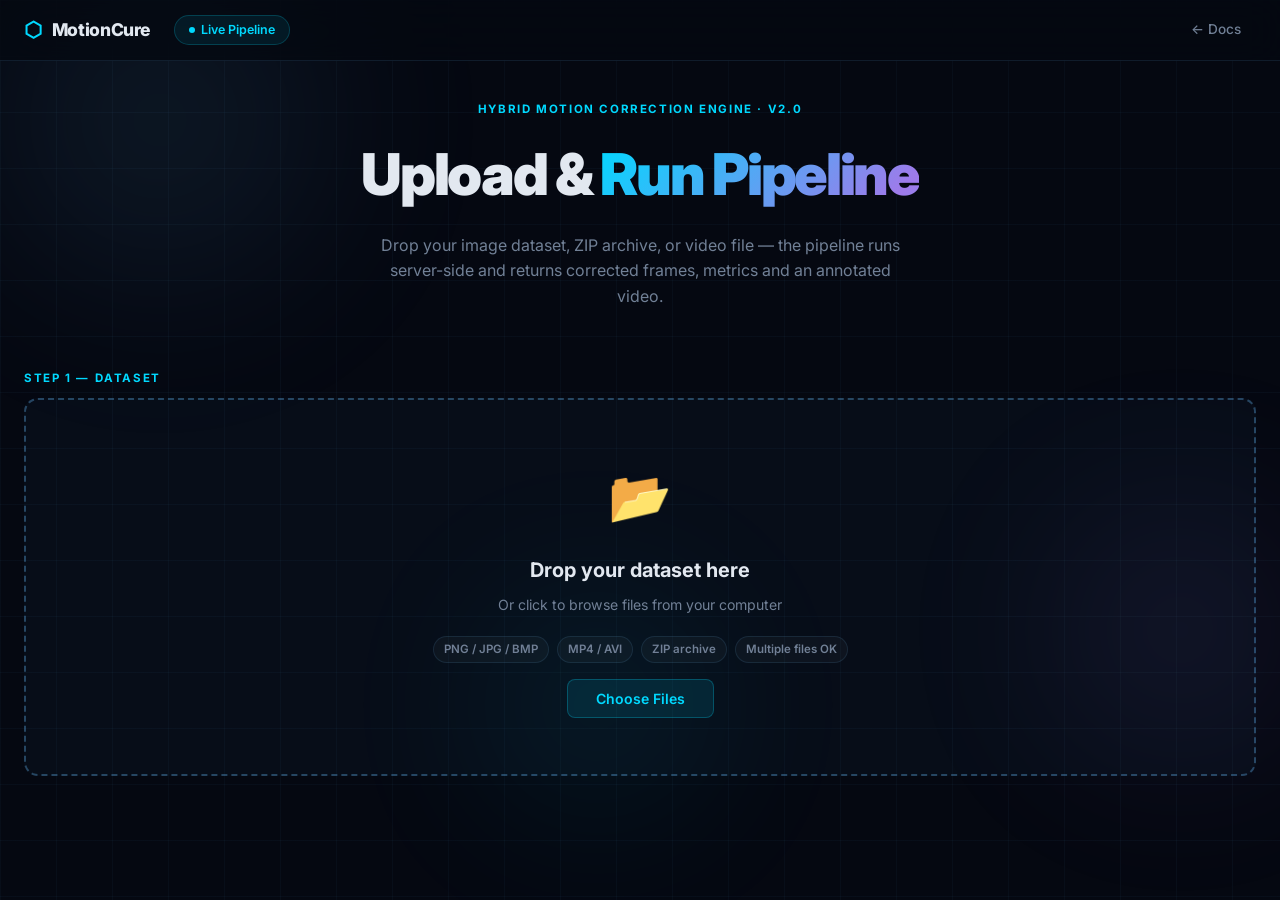
==== app.html @ 40b6603a "feat: add polished micro-animations to UI" ====
<!DOCTYPE html>
<html lang="en">
<head>
  <meta charset="UTF-8" />
  <meta name="viewport" content="width=device-width, initial-scale=1.0" />
  <title>MotionCure — Run Pipeline</title>
  <meta name="description" content="Upload your dataset and run the hybrid motion correction pipeline in your browser." />
  <link rel="preconnect" href="https://fonts.googleapis.com" />
  <link rel="preconnect" href="https://fonts.gstatic.com" crossorigin />
  <link href="https://fonts.googleapis.com/css2?family=Inter:wght@300;400;500;600;700;800;900&family=JetBrains+Mono:wght@400;500;600&display=swap" rel="stylesheet" />
  <style>
/* ─────────────────────────────────────────────────────────────────────────── */
/* BASE                                                                        */
/* ─────────────────────────────────────────────────────────────────────────── */
*,*::before,*::after{box-sizing:border-box;margin:0;padding:0}
:root{
  --bg:#050811;--bg2:#0c1120;--bg3:#0f1628;
  --border:rgba(99,179,237,0.12);--border-hi:rgba(99,179,237,0.35);
  --cyan:#00d9ff;--blue:#63b3ed;--purple:#9f7aea;
  --green:#48bb78;--red:#fc8181;--orange:#ed8936;--yellow:#fbd38d;
  --text:#e2e8f0;--muted:#718096;--dim:#4a5568;
  --font:'Inter',sans-serif;--mono:'JetBrains Mono',monospace;
  --r:14px;--r-sm:8px;
}
html{scroll-behavior:smooth}
body{
  font-family:var(--font);background:var(--bg);color:var(--text);
  line-height:1.6;overflow-x:hidden;min-height:100vh;
}

/* ─── GRID BG ─── */
.bg-grid{
  position:fixed;inset:0;z-index:0;pointer-events:none;
  background-image:
    linear-gradient(rgba(99,179,237,.04)1px,transparent 1px),
    linear-gradient(90deg,rgba(99,179,237,.04)1px,transparent 1px);
  background-size:56px 56px;
}
.orb{position:fixed;pointer-events:none;z-index:0;border-radius:50%;filter:blur(90px);opacity:.14;animation:drift 14s ease-in-out infinite alternate}
.o1{width:480px;height:480px;top:-120px;left:-80px;background:radial-gradient(circle,#63b3ed,transparent 70%)}
.o2{width:360px;height:360px;top:50%;right:-80px;background:radial-gradient(circle,#9f7aea,transparent 70%);animation-delay:-5s}
.o3{width:300px;height:300px;bottom:5%;left:35%;background:radial-gradient(circle,#00d9ff,transparent 70%);animation-delay:-9s}
@keyframes drift{from{transform:translate(0,0) scale(1)}to{transform:translate(28px,-36px) scale(1.07)}}

/* ─── ANIMATIONS ─── */
@keyframes fadeInUp{from{opacity:0;transform:translateY(24px)}to{opacity:1;transform:translateY(0)}}
@keyframes fadeInScale{from{opacity:0;transform:scale(.92)}to{opacity:1;transform:scale(1)}}
@keyframes shimmer{0%{background-position:-200% center}100%{background-position:200% center}}
@keyframes pulseGlow{0%,100%{box-shadow:0 0 12px rgba(0,217,255,.4)}50%{box-shadow:0 0 28px rgba(0,217,255,.7),0 0 60px rgba(0,217,255,.2)}}
@keyframes slideInLeft{from{opacity:0;transform:translateX(-20px)}to{opacity:1;transform:translateX(0)}}
@keyframes spinOnce{from{transform:rotate(0deg)}to{transform:rotate(360deg)}}
@keyframes countPop{0%{transform:scale(1)}50%{transform:scale(1.15)}100%{transform:scale(1)}}
@keyframes borderTrace{
  0%{border-color:rgba(0,217,255,.15)}
  50%{border-color:rgba(0,217,255,.5)}
  100%{border-color:rgba(0,217,255,.15)}
}

/* ─── NAV ─── */
nav{
  position:fixed;top:0;left:0;right:0;z-index:1000;
  background:rgba(5,8,17,.75);backdrop-filter:blur(20px);
  border-bottom:1px solid var(--border);
}
.nav-inner{
  max-width:1280px;margin:0 auto;padding:0 24px;
  display:flex;align-items:center;height:60px;gap:16px;
}
.logo{display:flex;align-items:center;gap:10px;font-weight:800;font-size:1.1rem;letter-spacing:-.02em;text-decoration:none;color:var(--text)}
.logo-hex{font-size:1.3rem;color:var(--cyan)}
.nav-pill{
  display:inline-flex;align-items:center;gap:6px;
  background:rgba(0,217,255,.08);border:1px solid rgba(0,217,255,.2);
  color:var(--cyan);border-radius:40px;padding:4px 14px;font-size:.78rem;font-weight:600;margin-left:8px;
}
.nav-dot{width:6px;height:6px;border-radius:50%;background:var(--cyan);animation:blink 2s infinite}
@keyframes blink{0%,100%{opacity:1}50%{opacity:.3}}
.nav-right{margin-left:auto;display:flex;gap:10px;align-items:center}
.btn-nav-ghost{
  color:var(--muted);text-decoration:none;font-size:.85rem;font-weight:500;
  padding:6px 14px;border-radius:7px;border:1px solid transparent;
  transition:all .2s;
}
.btn-nav-ghost:hover{color:var(--text);border-color:var(--border-hi);background:rgba(255,255,255,.04)}

/* ─── LAYOUT ─── */
.wrap{max-width:1280px;margin:0 auto;padding:80px 24px 60px;position:relative;z-index:1}

/* ─── SECTION HELPERS ─── */
.chip{
  font-size:.72rem;font-weight:700;letter-spacing:.14em;text-transform:uppercase;
  color:var(--cyan);margin-bottom:10px;display:block;
}
.section-title{font-size:clamp(1.6rem,3.2vw,2.4rem);font-weight:800;letter-spacing:-.03em;margin-bottom:6px}
.grad{background:linear-gradient(135deg,var(--cyan),var(--purple));-webkit-background-clip:text;-webkit-text-fill-color:transparent;background-clip:text}

/* ─── HERO MINI ─── */
.hero-mini{text-align:center;margin-bottom:60px;padding-top:20px;animation:fadeInUp .8s ease-out}
.hero-mini h1{
  font-size:clamp(2rem,5vw,3.6rem);font-weight:900;letter-spacing:-.04em;margin-bottom:12px;
  animation:fadeInUp .8s ease-out .1s both;
}
.hero-mini .grad{
  background:linear-gradient(135deg,var(--cyan),var(--purple),var(--cyan));
  background-size:200% auto;
  -webkit-background-clip:text;-webkit-text-fill-color:transparent;background-clip:text;
  animation:shimmer 4s linear infinite;
}
.hero-mini p{color:var(--muted);font-size:1rem;max-width:520px;margin:0 auto;animation:fadeInUp .8s ease-out .25s both}

/* ─── UPLOAD ZONE ─── */
.upload-section{margin-bottom:36px;animation:fadeInUp .8s ease-out .4s both}
.drop-zone{
  border:2px dashed var(--border-hi);border-radius:var(--r);
  padding:56px 32px;text-align:center;cursor:pointer;
  background:rgba(99,179,237,.03);
  transition:all .4s cubic-bezier(.4,0,.2,1);position:relative;overflow:hidden;
}
.drop-zone:hover{transform:scale(1.005)}
.drop-zone::before{
  content:'';position:absolute;inset:0;
  background:linear-gradient(135deg,rgba(0,217,255,.04),rgba(159,122,234,.04));
  opacity:0;transition:opacity .3s;
}
.drop-zone:hover,.drop-zone.drag-over{
  border-color:var(--cyan);background:rgba(0,217,255,.06);
}
.drop-zone:hover::before,.drop-zone.drag-over::before{opacity:1}
.drop-icon{font-size:3.2rem;margin-bottom:16px;display:block;animation:float 3s ease-in-out infinite}
@keyframes float{0%,100%{transform:translateY(0)}50%{transform:translateY(-8px)}}
.drop-title{font-size:1.25rem;font-weight:700;margin-bottom:8px}
.drop-sub{color:var(--muted);font-size:.88rem;margin-bottom:20px}
.drop-tags{display:flex;gap:8px;justify-content:center;flex-wrap:wrap;margin-bottom:16px}
.drop-tag{
  font-size:.72rem;font-weight:600;padding:3px 10px;border-radius:40px;
  border:1px solid var(--border);color:var(--muted);background:rgba(255,255,255,.03);
}
.btn-browse{
  background:rgba(0,217,255,.1);border:1px solid rgba(0,217,255,.25);
  color:var(--cyan);padding:10px 28px;border-radius:8px;
  font-size:.88rem;font-weight:600;cursor:pointer;font-family:var(--font);
  transition:all .2s;
}
.btn-browse:hover{background:rgba(0,217,255,.2);box-shadow:0 0 20px rgba(0,217,255,.2)}
#file-input{display:none}

/* ─── FILE LIST ─── */
.file-list{
  display:none;flex-direction:column;gap:8px;margin-top:16px;
}
.file-item{
  display:flex;align-items:center;gap:12px;
  background:var(--bg2);border:1px solid var(--border);
  border-radius:var(--r-sm);padding:12px 16px;
  animation:slideInLeft .35s ease-out both;
  transition:all .25s;
}
.file-item:hover{border-color:var(--border-hi);background:rgba(12,17,32,.9);transform:translateX(4px)}
.file-item-icon{font-size:1.3rem;flex-shrink:0}
.file-item-info{flex:1;min-width:0}
.file-item-name{font-size:.88rem;font-weight:600;white-space:nowrap;overflow:hidden;text-overflow:ellipsis}
.file-item-size{font-size:.76rem;color:var(--muted)}
.file-item-remove{
  background:none;border:none;color:var(--muted);cursor:pointer;
  font-size:1.1rem;padding:2px 4px;border-radius:4px;
  transition:color .15s;flex-shrink:0;
}
.file-item-remove:hover{color:var(--red)}

/* ─── UPLOAD ACTIONS ─── */
.upload-actions{
  display:none;justify-content:space-between;align-items:center;
  margin-top:16px;gap:12px;flex-wrap:wrap;
}
.frame-badge{
  display:inline-flex;align-items:center;gap:8px;
  background:rgba(72,187,120,.08);border:1px solid rgba(72,187,120,.2);
  color:var(--green);border-radius:8px;padding:8px 16px;font-size:.85rem;font-weight:600;
}
.btn-upload{
  padding:12px 32px;border-radius:10px;font-size:.92rem;font-weight:700;
  cursor:pointer;border:none;font-family:var(--font);
  background:linear-gradient(135deg,var(--blue),var(--cyan));
  color:#050811;box-shadow:0 0 28px rgba(0,217,255,.28);
  transition:all .3s cubic-bezier(.4,0,.2,1);
  position:relative;overflow:hidden;
}
.btn-upload::after{
  content:'';position:absolute;inset:0;
  background:linear-gradient(90deg,transparent,rgba(255,255,255,.2),transparent);
  transform:translateX(-100%);transition:transform .6s;
}
.btn-upload:hover::after{transform:translateX(100%)}
.btn-upload:hover{transform:translateY(-3px) scale(1.02);box-shadow:0 0 48px rgba(0,217,255,.5)}
.btn-upload:active{transform:translateY(0) scale(.98)}
.btn-upload:disabled{opacity:.5;cursor:not-allowed;transform:none;box-shadow:none}

/* ─── PROGRESS PANEL ─── */
#progress-panel{display:none}
.progress-card{
  background:var(--bg2);border:1px solid var(--border);border-radius:var(--r);
  padding:32px;margin-bottom:28px;
}
.progress-header{
  display:flex;justify-content:space-between;align-items:center;margin-bottom:24px;
}
.progress-label{font-size:1rem;font-weight:700}
.progress-pct{
  font-family:var(--mono);font-size:1.1rem;font-weight:700;
  background:linear-gradient(135deg,var(--cyan),var(--blue));
  -webkit-background-clip:text;-webkit-text-fill-color:transparent;background-clip:text;
}
.progress-bar-wrap{
  height:8px;background:rgba(255,255,255,.06);border-radius:99px;overflow:hidden;margin-bottom:16px;
}
.progress-bar-fill{
  height:100%;border-radius:99px;
  background:linear-gradient(90deg,var(--blue),var(--cyan),var(--blue));
  background-size:200% 100%;
  transition:width .5s cubic-bezier(.4,0,.2,1);
  box-shadow:0 0 12px rgba(0,217,255,.5);
  width:0%;
  animation:pulseGlow 2s ease-in-out infinite,shimmer 2s linear infinite;
}
.progress-bar-fill::after{
  content:'';position:absolute;right:0;top:0;bottom:0;width:20px;
  background:linear-gradient(90deg,transparent,rgba(255,255,255,.4));
  border-radius:99px;
  animation:pulseGlow 1.5s ease-in-out infinite;
}
.progress-stage{font-size:.88rem;color:var(--muted);font-family:var(--mono)}

/* Pipeline stage indicators */
.pipeline-stages{
  display:grid;grid-template-columns:repeat(auto-fill,minmax(120px,1fr));gap:10px;margin-top:24px;
}
.ps{
  background:rgba(255,255,255,.02);border:1px solid var(--border);
  border-radius:var(--r-sm);padding:12px;text-align:center;
  transition:all .4s cubic-bezier(.4,0,.2,1);
}
.ps.active{
  border-color:rgba(0,217,255,.4);background:rgba(0,217,255,.06);
  box-shadow:0 0 16px rgba(0,217,255,.1);
  animation:borderTrace 2s ease-in-out infinite;
}
.ps.active .ps-icon{animation:float 2s ease-in-out infinite}
.ps.done{
  border-color:rgba(72,187,120,.3);background:rgba(72,187,120,.05);
  animation:fadeInScale .4s ease-out;
}
.ps-icon{font-size:1.4rem;margin-bottom:6px;display:block;transition:transform .3s}
.ps:hover .ps-icon{transform:scale(1.2)}
.ps-name{font-size:.68rem;font-weight:600;color:var(--muted);letter-spacing:.04em;transition:color .3s}
.ps.active .ps-name{color:var(--cyan)}
.ps.done  .ps-name{color:var(--green)}

/* ─── RESULTS ─── */
#results-panel{display:none}

.metrics-row{
  display:grid;grid-template-columns:repeat(auto-fit,minmax(200px,1fr));gap:16px;margin-bottom:28px;
}
.metric-box{
  background:var(--bg2);border:1px solid var(--border);border-radius:var(--r);
  padding:24px;text-align:center;
  transition:all .35s cubic-bezier(.4,0,.2,1);
  opacity:0;animation:fadeInUp .6s ease-out forwards;
}
.metric-box:nth-child(1){animation-delay:.1s}
.metric-box:nth-child(2){animation-delay:.2s}
.metric-box:nth-child(3){animation-delay:.3s}
.metric-box:nth-child(4){animation-delay:.4s}
.metric-box:nth-child(5){animation-delay:.5s}
.metric-box:nth-child(6){animation-delay:.6s}
.metric-box:hover{border-color:var(--border-hi);transform:translateY(-4px) scale(1.02);box-shadow:0 8px 32px rgba(0,0,0,.3)}
.metric-box-icon{font-size:2rem;margin-bottom:10px;display:block;transition:transform .3s}
.metric-box:hover .metric-box-icon{transform:scale(1.15) rotate(5deg)}
.metric-box-val{
  font-size:2.2rem;font-weight:900;letter-spacing:-.04em;display:block;
  background:linear-gradient(135deg,var(--cyan),var(--blue));
  -webkit-background-clip:text;-webkit-text-fill-color:transparent;background-clip:text;
  animation:countPop .5s ease-out;
}
.metric-box-val.accent-green{background:linear-gradient(135deg,var(--green),var(--cyan));-webkit-background-clip:text;background-clip:text;}
.metric-box-val.accent-purple{background:linear-gradient(135deg,var(--purple),var(--cyan));-webkit-background-clip:text;background-clip:text;}
.metric-box-val.accent-orange{background:linear-gradient(135deg,var(--orange),var(--yellow));-webkit-background-clip:text;background-clip:text;}
.metric-box-label{font-size:.75rem;color:var(--muted);text-transform:uppercase;letter-spacing:.1em;margin-top:4px}

/* ─── MOTION GRAPH ─── */
.graph-card{
  background:var(--bg2);border:1px solid var(--border);border-radius:var(--r);
  overflow:hidden;margin-bottom:28px;
}
.card-head{
  display:flex;justify-content:space-between;align-items:center;
  padding:18px 22px;border-bottom:1px solid var(--border);
}
.card-head h3{font-size:.95rem;font-weight:700}
.thresholds{display:flex;gap:20px}
.th-item{font-size:.75rem;color:var(--muted)}
.th-item span{color:var(--text);font-family:var(--mono);font-weight:600}
.graph-img{display:block;width:100%;background:var(--bg2)}

/* ─── SAMPLES ─── */
.samples-grid{
  display:grid;grid-template-columns:repeat(auto-fit,minmax(280px,1fr));gap:20px;
  margin-bottom:28px;
}
.sample-card{
  background:var(--bg2);border:1px solid var(--border);border-radius:var(--r);
  overflow:hidden;transition:all .35s cubic-bezier(.4,0,.2,1);
  opacity:0;animation:fadeInScale .5s ease-out forwards;
}
.sample-card:nth-child(1){animation-delay:.15s}
.sample-card:nth-child(2){animation-delay:.3s}
.sample-card:nth-child(3){animation-delay:.45s}
.sample-card:nth-child(4){animation-delay:.6s}
.sample-card:hover{border-color:var(--border-hi);transform:translateY(-4px) scale(1.01);box-shadow:0 12px 40px rgba(0,0,0,.3)}
.sample-card-head{
  display:flex;justify-content:space-between;align-items:center;
  padding:14px 16px;border-bottom:1px solid var(--border);
}
.sample-frame-label{font-size:.8rem;font-weight:700}
.artifact-badge{
  font-size:.68rem;font-weight:700;padding:2px 8px;border-radius:40px;
  background:rgba(252,129,129,.12);border:1px solid rgba(252,129,129,.25);color:var(--red);
}
.ok-badge{
  font-size:.68rem;font-weight:700;padding:2px 8px;border-radius:40px;
  background:rgba(72,187,120,.1);border:1px solid rgba(72,187,120,.2);color:var(--green);
}
.sample-imgs{display:grid;grid-template-columns:1fr 1fr;gap:2px;background:var(--border)}
.sample-img-wrap{position:relative;background:var(--bg)}
.sample-img-wrap img{display:block;width:100%;aspect-ratio:1;object-fit:cover}
.sample-img-label{
  position:absolute;bottom:6px;left:6px;
  font-size:.65rem;font-weight:700;letter-spacing:.06em;
  background:rgba(0,0,0,.7);padding:2px 7px;border-radius:4px;
  color:white;
}
.sample-metrics-row{
  display:flex;justify-content:space-around;padding:12px;border-top:1px solid var(--border);
}
.sample-metric{text-align:center}
.sample-metric-val{font-family:var(--mono);font-size:.92rem;font-weight:700;display:block}
.sample-metric-val.good{color:var(--green)}
.sample-metric-val.warn{color:var(--orange)}
.sample-metric-label{font-size:.68rem;color:var(--muted)}

/* ─── DOWNLOAD / ACTIONS ─── */
.result-actions{display:flex;gap:14px;flex-wrap:wrap;margin-bottom:40px;animation:fadeInUp .6s ease-out .7s both}
.btn-download{
  display:inline-flex;align-items:center;gap:10px;
  background:linear-gradient(135deg,var(--blue),var(--cyan));
  color:#050811;padding:14px 32px;border-radius:10px;font-size:.95rem;font-weight:700;
  text-decoration:none;cursor:pointer;border:none;font-family:var(--font);
  box-shadow:0 0 30px rgba(0,217,255,.3);
  transition:all .3s cubic-bezier(.4,0,.2,1);
  position:relative;overflow:hidden;
}
.btn-download::after{
  content:'';position:absolute;inset:0;
  background:linear-gradient(90deg,transparent,rgba(255,255,255,.2),transparent);
  transform:translateX(-100%);transition:transform .6s;
}
.btn-download:hover::after{transform:translateX(100%)}
.btn-download:hover{transform:translateY(-3px) scale(1.02);box-shadow:0 0 52px rgba(0,217,255,.55)}
.btn-reset{
  display:inline-flex;align-items:center;gap:10px;
  background:rgba(255,255,255,.05);border:1px solid var(--border);
  color:var(--text);padding:14px 28px;border-radius:10px;font-size:.95rem;font-weight:600;
  cursor:pointer;font-family:var(--font);transition:all .25s;
}
.btn-reset:hover{background:rgba(255,255,255,.1);border-color:var(--border-hi)}

/* ─── ERROR PANEL ─── */
#error-panel{display:none}
.error-card{
  background:rgba(252,129,129,.05);border:1px solid rgba(252,129,129,.2);
  border-radius:var(--r);padding:28px;
  display:flex;gap:18px;align-items:flex-start;
}
.error-icon{font-size:2rem;flex-shrink:0}
.error-title{font-size:1rem;font-weight:700;color:var(--red);margin-bottom:6px}
.error-msg{font-size:.88rem;color:var(--muted);font-family:var(--mono)}
.btn-try-again{
  margin-top:14px;
  display:inline-flex;align-items:center;gap:8px;
  background:rgba(252,129,129,.1);border:1px solid rgba(252,129,129,.25);
  color:var(--red);padding:8px 20px;border-radius:8px;font-size:.85rem;font-weight:600;
  cursor:pointer;font-family:var(--font);transition:all .2s;
}
.btn-try-again:hover{background:rgba(252,129,129,.2)}

/* ─── METRICS TABLE ─── */
.metrics-table-wrap{
  background:var(--bg2);border:1px solid var(--border);border-radius:var(--r);
  overflow:hidden;margin-bottom:28px;
}
.metrics-table{width:100%;border-collapse:collapse}
.metrics-table th{
  padding:12px 20px;font-size:.75rem;font-weight:700;text-transform:uppercase;
  letter-spacing:.1em;color:var(--muted);text-align:left;
  border-bottom:1px solid var(--border);background:rgba(5,8,17,.5);
}
.metrics-table td{
  padding:12px 20px;font-size:.88rem;font-family:var(--mono);
  border-bottom:1px solid var(--border);
}
.metrics-table tr:last-child td{border-bottom:none}
.metrics-table tr:hover td{background:rgba(255,255,255,.02)}
.td-good{color:var(--green);font-weight:700}
.td-ok{color:var(--yellow)}
.td-artifact{color:var(--red)}

/* ─── VIDEO PLAYER ─── */
.video-card{
  background:var(--bg2);border:1px solid var(--border);border-radius:var(--r);
  overflow:hidden;margin-bottom:28px;
}
.vp-tabs{
  display:flex;border-bottom:1px solid var(--border);
  background:rgba(5,8,17,.6);
}
.vp-tab{
  padding:12px 22px;font-size:.83rem;font-weight:600;cursor:pointer;
  border:none;background:none;color:var(--muted);font-family:var(--font);
  border-bottom:2px solid transparent;transition:color .2s;
  margin-bottom:-1px;
}
.vp-tab.active{color:var(--cyan);border-bottom-color:var(--cyan)}
.vp-tab:hover{color:var(--text)}
.vp-panel{display:none;padding:0}
.vp-panel.active{display:block}

/* Canvas player */
.ctrl-bar{
  display:flex;align-items:center;gap:10px;padding:12px 16px;
  border-bottom:1px solid var(--border);flex-wrap:wrap;
  background:rgba(5,8,17,.4);
}
.ctrl-btn{
  background:rgba(0,217,255,.1);border:1px solid rgba(0,217,255,.2);
  color:var(--cyan);padding:6px 16px;border-radius:7px;
  font-size:.82rem;font-weight:600;cursor:pointer;font-family:var(--font);
  transition:all .2s;
}
.ctrl-btn:hover{background:rgba(0,217,255,.22)}
.ctrl-btn.active-stop{background:rgba(252,129,129,.1);border-color:rgba(252,129,129,.25);color:var(--red)}
.speed-sel{
  background:var(--bg);border:1px solid var(--border);
  color:var(--text);padding:5px 10px;border-radius:6px;
  font-size:.82rem;font-family:var(--font);cursor:pointer;
}
.frame-info{
  font-family:var(--mono);font-size:.78rem;color:var(--muted);margin-left:auto;
}
.scrubber{
  width:100%;-webkit-appearance:none;appearance:none;
  height:4px;background:rgba(255,255,255,.08);border-radius:99px;outline:none;
  cursor:pointer;margin:0 16px 12px;
}
.scrubber::-webkit-slider-thumb{
  -webkit-appearance:none;width:14px;height:14px;border-radius:50%;
  background:var(--cyan);cursor:pointer;box-shadow:0 0 8px rgba(0,217,255,.5);
}
.canvas-wrap{background:#000;display:flex;justify-content:center;align-items:center;min-height:200px}
#vp-canvas{display:block;max-width:100%;height:auto}

/* Native video */
.native-video-wrap{padding:0}
#native-video{
  display:block;width:100%;height:auto;background:#000;
  max-height:480px;
}
.vp-footer{
  display:flex;justify-content:space-between;align-items:center;
  padding:10px 16px;font-size:.78rem;color:var(--muted);
  border-top:1px solid var(--border);
}
.btn-dl-sm{
  display:inline-flex;align-items:center;gap:6px;
  background:rgba(0,217,255,.08);border:1px solid rgba(0,217,255,.2);
  color:var(--cyan);padding:5px 14px;border-radius:7px;
  font-size:.78rem;font-weight:600;text-decoration:none;
  transition:all .2s;
}
.btn-dl-sm:hover{background:rgba(0,217,255,.18)}

/* ─── SCROLLBAR ─── */
::-webkit-scrollbar{width:6px}
::-webkit-scrollbar-track{background:var(--bg)}
::-webkit-scrollbar-thumb{background:var(--border);border-radius:6px}

/* ─── RESPONSIVE ─── */
@media(max-width:640px){
  .upload-actions{flex-direction:column}
  .pipeline-stages{grid-template-columns:repeat(3,1fr)}
  .metrics-row{grid-template-columns:1fr 1fr}
}
  </style>
</head>
<body>

<div class="bg-grid"></div>
<div class="orb o1"></div>
<div class="orb o2"></div>
<div class="orb o3"></div>

<!-- NAV -->
<nav>
  <div class="nav-inner">
    <a href="index.html" class="logo">
      <span class="logo-hex">⬡</span> MotionCure
    </a>
    <span class="nav-pill"><span class="nav-dot"></span> Live Pipeline</span>
    <div class="nav-right">
      <a href="index.html" class="btn-nav-ghost">← Docs</a>
    </div>
  </div>
</nav>

<!-- MAIN -->
<div class="wrap">

  <!-- HERO MINI -->
  <div class="hero-mini">
    <span class="chip">Hybrid Motion Correction Engine · v2.0</span>
    <h1>Upload &amp; <span class="grad">Run Pipeline</span></h1>
    <p>Drop your image dataset, ZIP archive, or video file — the pipeline runs server-side and returns corrected frames, metrics and an annotated video.</p>
  </div>

  <!-- ── UPLOAD SECTION ── -->
  <div class="upload-section">
    <span class="chip">Step 1 — Dataset</span>

    <div class="drop-zone" id="drop-zone">
      <span class="drop-icon">📂</span>
      <div class="drop-title">Drop your dataset here</div>
      <div class="drop-sub">Or click to browse files from your computer</div>
      <div class="drop-tags">
        <span class="drop-tag">PNG / JPG / BMP</span>
        <span class="drop-tag">MP4 / AVI</span>
        <span class="drop-tag">ZIP archive</span>
        <span class="drop-tag">Multiple files OK</span>
      </div>
      <button class="btn-browse" id="browse-btn">Choose Files</button>
      <input type="file" id="file-input" multiple accept=".png,.jpg,.jpeg,.bmp,.tiff,.tif,.mp4,.avi,.mov,.mkv,.zip" />
    </div>

    <div class="file-list" id="file-list"></div>

    <div class="upload-actions" id="upload-actions">
      <span class="frame-badge" id="frame-badge">
        📁 <span id="file-count">0</span> file(s) selected
      </span>
      <button class="btn-upload" id="upload-btn">
        ⬆ Upload &amp; Prepare Dataset
      </button>
    </div>
  </div>

  <!-- ── RUN SECTION ── -->
  <div id="run-section" style="display:none;margin-bottom:36px">
    <span class="chip">Step 2 — Execute</span>
    <div style="display:flex;align-items:center;gap:16px;flex-wrap:wrap">
      <div class="frame-badge">
        🖼 <span id="server-frame-count">0</span> frames ready
      </div>
      <button class="btn-upload" id="run-btn" style="background:linear-gradient(135deg,#9f7aea,#00d9ff)">
        ▶ Run Motion Correction
      </button>
    </div>
  </div>

  <!-- ── PROGRESS ── -->
  <div id="progress-panel">
    <span class="chip">Processing</span>
    <div class="progress-card">
      <div class="progress-header">
        <span class="progress-label" id="progress-label">Initialising…</span>
        <span class="progress-pct" id="progress-pct">0%</span>
      </div>
      <div class="progress-bar-wrap">
        <div class="progress-bar-fill" id="progress-fill"></div>
      </div>
      <div class="progress-stage" id="progress-stage">Please wait…</div>

      <div class="pipeline-stages" id="pipeline-stages">
        <div class="ps" id="ps-1" data-from="0"  data-to="20"><span class="ps-icon">🧹</span><div class="ps-name">Preprocess</div></div>
        <div class="ps" id="ps-2" data-from="20" data-to="50"><span class="ps-icon">🌊</span><div class="ps-name">Opt. Flow</div></div>
        <div class="ps" id="ps-3" data-from="50" data-to="65"><span class="ps-icon">🩹</span><div class="ps-name">Correction</div></div>
        <div class="ps" id="ps-4" data-from="65" data-to="75"><span class="ps-icon">📊</span><div class="ps-name">Accuracy</div></div>
        <div class="ps" id="ps-5" data-from="75" data-to="82"><span class="ps-icon">📈</span><div class="ps-name">Graph</div></div>
        <div class="ps" id="ps-6" data-from="82" data-to="95"><span class="ps-icon">🖼️</span><div class="ps-name">Samples</div></div>
        <div class="ps" id="ps-7" data-from="95" data-to="100"><span class="ps-icon">🎬</span><div class="ps-name">Video</div></div>
      </div>
    </div>
  </div>

  <!-- ── ERROR ── -->
  <div id="error-panel">
    <div class="error-card">
      <div class="error-icon">⚠️</div>
      <div>
        <div class="error-title">Pipeline Error</div>
        <div class="error-msg" id="error-msg">Unknown error.</div>
        <button class="btn-try-again" onclick="doReset()">↺ Start Over</button>
      </div>
    </div>
  </div>

  <!-- ── RESULTS ── -->
  <div id="results-panel">
    <span class="chip">Results</span>

    <!-- Metrics Row -->
    <div class="metrics-row" id="metrics-row">
      <div class="metric-box">
        <span class="metric-box-icon">🎯</span>
        <span class="metric-box-val accent-green" id="r-accuracy">—</span>
        <div class="metric-box-label">Final Accuracy</div>
      </div>
      <div class="metric-box">
        <span class="metric-box-icon">🔁</span>
        <span class="metric-box-val" id="r-ssim">—</span>
        <div class="metric-box-label">Average SSIM</div>
      </div>
      <div class="metric-box">
        <span class="metric-box-icon">📡</span>
        <span class="metric-box-val accent-purple" id="r-psnr">—</span>
        <div class="metric-box-label">Average PSNR (dB)</div>
      </div>
      <div class="metric-box">
        <span class="metric-box-icon">🛡️</span>
        <span class="metric-box-val accent-orange" id="r-improved">—</span>
        <div class="metric-box-label">Frames Improved</div>
      </div>
      <div class="metric-box">
        <span class="metric-box-icon">⚠️</span>
        <span class="metric-box-val" style="background:linear-gradient(135deg,var(--red),var(--orange));-webkit-background-clip:text;background-clip:text" id="r-artifacts">—</span>
        <div class="metric-box-label">Artifacts Detected</div>
      </div>
      <div class="metric-box">
        <span class="metric-box-icon">🖼</span>
        <span class="metric-box-val" id="r-total">—</span>
        <div class="metric-box-label">Total Frames</div>
      </div>
    </div>

    <!-- Motion Graph -->
    <div class="graph-card" id="graph-card" style="display:none">
      <div class="card-head">
        <h3>📈 Motion Magnitude Graph</h3>
        <div class="thresholds">
          <div class="th-item">Flow threshold: <span id="th-motion">—</span></div>
          <div class="th-item">SSIM threshold: <span id="th-ssim">—</span></div>
        </div>
      </div>
      <img class="graph-img" id="graph-img" alt="Motion graph" />
    </div>

    <!-- Sample comparisons -->
    <div id="samples-section" style="display:none;margin-bottom:10px">
      <span class="chip">Original vs Corrected — Sample Frames</span>
      <div class="samples-grid" id="samples-grid"></div>
    </div>

    <!-- Metrics table -->
    <div id="table-section" style="display:none;margin-bottom:28px">
      <span class="chip">Per-Sample Metrics</span>
      <div class="metrics-table-wrap">
        <table class="metrics-table" id="metrics-table">
          <thead>
            <tr>
              <th>Frame</th>
              <th>SSIM</th>
              <th>PSNR (dB)</th>
              <th>Artifact</th>
              <th>Status</th>
            </tr>
          </thead>
          <tbody id="metrics-tbody"></tbody>
        </table>
      </div>
    </div>

    <!-- Video Player -->
    <div id="video-section" style="display:none;margin-bottom:28px">
      <span class="chip">Video Preview</span>
      <div class="video-card">
        <div class="vp-tabs">
          <button class="vp-tab active" id="tab-canvas" onclick="switchVpTab('canvas')">🎞 Frame Animation</button>
          <button class="vp-tab" id="tab-native" onclick="switchVpTab('native')">▶ Native Player</button>
        </div>

        <!-- Canvas Panel -->
        <div class="vp-panel active" id="vp-canvas-panel">
          <div class="ctrl-bar">
            <button class="ctrl-btn" id="vp-play-btn" onclick="vpTogglePlay()">▶ Play</button>
            <button class="ctrl-btn" onclick="vpStepFrame(-1)">⏮ Prev</button>
            <button class="ctrl-btn" onclick="vpStepFrame(1)">Next ⏭</button>
            <select class="speed-sel" id="vp-speed" onchange="vpChangeSpeed()">
              <option value="800">0.5×</option>
              <option value="400" selected>1×</option>
              <option value="200">2×</option>
              <option value="100">4×</option>
            </select>
            <span class="frame-info" id="vp-frame-info">Frame 0 / 0</span>
          </div>
          <input type="range" class="scrubber" id="vp-scrubber" min="0" value="0" oninput="vpSeek(this.value)" />
          <div class="canvas-wrap">
            <canvas id="vp-canvas"></canvas>
          </div>
          <div class="vp-footer">
            <span>📽 Original (left) vs Corrected (right) — frame-by-frame preview</span>
            <a href="/download" class="btn-dl-sm">⬇ Download Video</a>
          </div>
        </div>

        <!-- Native Video Panel -->
        <div class="vp-panel" id="vp-native-panel">
          <div class="native-video-wrap">
            <video id="native-video" controls preload="metadata" style="display:block;width:100%;background:#000;max-height:480px">
              <source src="/video" type="video/mp4" />
              <source src="/video" type="video/x-msvideo" />
              <p style="padding:20px;color:var(--muted)">Your browser cannot play this format. Use the Frame Animation tab or download the file.</p>
            </video>
          </div>
          <div class="vp-footer">
            <span id="vp-native-note">🎬 Streaming from server — MP4 available when FFmpeg is installed</span>
            <a href="/download" class="btn-dl-sm">⬇ Download</a>
          </div>
        </div>
      </div>
    </div>

    <!-- Download / Reset -->
    <div class="result-actions">
      <a class="btn-download" id="download-btn" href="/download">
        ⬇ Download Corrected Video (.avi)
      </a>
      <button class="btn-reset" onclick="doReset()">↺ Run Again</button>
    </div>
  </div>

</div><!-- /.wrap -->

<!-- ═══════════════════════════════════════════════════════════════════════ -->
<script>
/* ── File selection ────────────────────────────────────────────────────── */
const dropZone   = document.getElementById('drop-zone');
const fileInput  = document.getElementById('file-input');
const fileList   = document.getElementById('file-list');
const uploadActs = document.getElementById('upload-actions');
const fileCount  = document.getElementById('file-count');

let selectedFiles = [];

document.getElementById('browse-btn').onclick = e => { e.stopPropagation(); fileInput.click(); };
dropZone.onclick = () => fileInput.click();

fileInput.addEventListener('change', () => addFiles(fileInput.files));

dropZone.addEventListener('dragover', e => { e.preventDefault(); dropZone.classList.add('drag-over'); });
dropZone.addEventListener('dragleave', () => dropZone.classList.remove('drag-over'));
dropZone.addEventListener('drop', e => {
  e.preventDefault();
  dropZone.classList.remove('drag-over');
  addFiles(e.dataTransfer.files);
});

function addFiles(files) {
  for (const f of files) {
    if (!selectedFiles.some(sf => sf.name === f.name && sf.size === f.size)) {
      selectedFiles.push(f);
    }
  }
  renderFileList();
}

function renderFileList() {
  fileList.innerHTML = '';
  if (!selectedFiles.length) { fileList.style.display = 'none'; uploadActs.style.display = 'none'; return; }

  fileList.style.display = 'flex';
  uploadActs.style.display = 'flex';
  fileCount.textContent = selectedFiles.length;

  selectedFiles.forEach((f, i) => {
    const ext  = f.name.split('.').pop().toUpperCase();
    const icon = ['ZIP'].includes(ext) ? '🗜️' : ['MP4','AVI','MOV','MKV'].includes(ext) ? '🎬' : '🖼️';
    const size = f.size > 1e6 ? `${(f.size/1e6).toFixed(1)} MB` : `${Math.round(f.size/1024)} KB`;

    const div = document.createElement('div');
    div.className = 'file-item';
    div.style.animationDelay = `${i * 0.06}s`;
    div.innerHTML = `
      <span class="file-item-icon">${icon}</span>
      <div class="file-item-info">
        <div class="file-item-name">${f.name}</div>
        <div class="file-item-size">${size} · ${ext}</div>
      </div>
      <button class="file-item-remove" title="Remove">✕</button>`;
    div.querySelector('.file-item-remove').onclick = () => {
      selectedFiles.splice(i, 1);
      renderFileList();
    };
    fileList.appendChild(div);
  });
}

/* ── Upload ────────────────────────────────────────────────────────────── */
document.getElementById('upload-btn').addEventListener('click', async () => {
  if (!selectedFiles.length) return;
  const btn = document.getElementById('upload-btn');
  btn.disabled = true;
  btn.textContent = '⬆ Uploading…';

  const fd = new FormData();
  selectedFiles.forEach(f => fd.append('files', f));

  try {
    const res  = await fetch('/upload', { method: 'POST', body: fd });
    const data = await res.json();

    if (!data.success) throw new Error(data.error || 'Upload failed');

    document.getElementById('server-frame-count').textContent = data.frame_count;
    document.getElementById('run-section').style.display = 'block';
    document.getElementById('upload-actions').style.display = 'none';
    btn.disabled = false;
    btn.innerHTML = '✓ Dataset Ready';
  } catch (err) {
    showError(err.message);
    btn.disabled = false;
    btn.innerHTML = '⬆ Retry Upload';
  }
});

/* ── Run pipeline ──────────────────────────────────────────────────────── */
document.getElementById('run-btn').addEventListener('click', async () => {
  document.getElementById('run-section').style.display = 'none';
  document.getElementById('progress-panel').style.display = 'block';
  document.getElementById('results-panel').style.display  = 'none';
  document.getElementById('error-panel').style.display    = 'none';

  try {
    const res  = await fetch('/run', { method: 'POST' });
    const data = await res.json();
    if (!data.success) throw new Error(data.error || 'Could not start pipeline.');
    pollStatus();
  } catch (err) {
    showError(err.message);
  }
});

/* ── Status polling ────────────────────────────────────────────────────── */
let pollTimer = null;

function pollStatus() {
  clearTimeout(pollTimer);
  pollTimer = setTimeout(async () => {
    try {
      const res  = await fetch('/status');
      const data = await res.json();
      updateUI(data);
      if (data.status !== 'done' && data.status !== 'error') {
        pollStatus();
      }
    } catch {
      pollStatus(); // retry on network blip
    }
  }, 600);
}

/* ── Update UI from state ──────────────────────────────────────────────── */
function updateUI(s) {
  // Progress
  const pct = Math.round(s.progress || 0);
  document.getElementById('progress-fill').style.width = pct + '%';
  document.getElementById('progress-pct').textContent  = pct + '%';
  document.getElementById('progress-stage').textContent = s.stage || '…';
  document.getElementById('progress-label').textContent =
    s.status === 'processing' ? 'Pipeline running…' : s.stage || '…';

  // Stage cards
  document.querySelectorAll('.ps').forEach(el => {
    const from = +el.dataset.from, to = +el.dataset.to;
    el.classList.remove('active', 'done');
    if (pct >= to)   el.classList.add('done');
    else if (pct >= from) el.classList.add('active');
  });

  if (s.status === 'done' && s.metrics) {
    showResults(s.metrics);
  }
  if (s.status === 'error') {
    showError(s.error || 'Unknown error.');
  }
}

/* ── Show results ──────────────────────────────────────────────────────── */
function showResults(m) {
  document.getElementById('progress-panel').style.display = 'none';
  document.getElementById('results-panel').style.display  = 'block';

  document.getElementById('r-accuracy').textContent = m.accuracy + '%';
  document.getElementById('r-ssim').textContent     = m.avg_ssim;
  document.getElementById('r-psnr').textContent     = m.avg_psnr + ' dB';
  document.getElementById('r-improved').textContent = m.improved_count;
  document.getElementById('r-artifacts').textContent = m.artifact_count;
  document.getElementById('r-total').textContent    = m.total_frames;

  // Graph
  if (m.motion_graph) {
    document.getElementById('graph-card').style.display = 'block';
    document.getElementById('graph-img').src = 'data:image/png;base64,' + m.motion_graph;
    document.getElementById('th-motion').textContent = m.threshold_motion;
    document.getElementById('th-ssim').textContent   = m.threshold_ssim;
  }

  // Samples
  if (m.samples && m.samples.length) {
    document.getElementById('samples-section').style.display = 'block';
    document.getElementById('table-section').style.display   = 'block';

    const grid  = document.getElementById('samples-grid');
    const tbody = document.getElementById('metrics-tbody');
    grid.innerHTML  = '';
    tbody.innerHTML = '';

    m.samples.forEach(s => {
      const ssimOk = s.ssim > 0.75;
      const psnrOk = s.psnr > 25;
      const good   = ssimOk && psnrOk;

      // Card
      const card = document.createElement('div');
      card.className = 'sample-card';
      card.innerHTML = `
        <div class="sample-card-head">
          <span class="sample-frame-label">Frame ${s.frame}</span>
          <span class="${s.artifact ? 'artifact-badge' : 'ok-badge'}">${s.artifact ? '⚠ Artifact' : '✓ Clean'}</span>
        </div>
        <div class="sample-imgs">
          <div class="sample-img-wrap">
            <img src="data:image/jpeg;base64,${s.original}" alt="Original frame ${s.frame}" loading="lazy" />
            <div class="sample-img-label">ORIGINAL</div>
          </div>
          <div class="sample-img-wrap">
            <img src="data:image/jpeg;base64,${s.corrected}" alt="Corrected frame ${s.frame}" loading="lazy" />
            <div class="sample-img-label">CORRECTED</div>
          </div>
        </div>
        <div class="sample-metrics-row">
          <div class="sample-metric">
            <span class="sample-metric-val ${ssimOk ? 'good' : 'warn'}">${s.ssim}</span>
            <div class="sample-metric-label">SSIM</div>
          </div>
          <div class="sample-metric">
            <span class="sample-metric-val ${psnrOk ? 'good' : 'warn'}">${s.psnr} dB</span>
            <div class="sample-metric-label">PSNR</div>
          </div>
          <div class="sample-metric">
            <span class="sample-metric-val ${good ? 'good' : 'warn'}">${good ? '✓ Improved' : '~ Partial'}</span>
            <div class="sample-metric-label">Status</div>
          </div>
        </div>`;
      grid.appendChild(card);

      // Table row
      const tr = document.createElement('tr');
      tr.innerHTML = `
        <td>${s.frame}</td>
        <td class="${ssimOk ? 'td-good' : 'td-ok'}">${s.ssim}</td>
        <td class="${psnrOk ? 'td-good' : 'td-ok'}">${s.psnr}</td>
        <td class="${s.artifact ? 'td-artifact' : 'td-good'}">${s.artifact ? 'Yes' : 'No'}</td>
        <td class="${good ? 'td-good' : 'td-ok'}">${good ? 'Improved' : 'Partial'}</td>`;
      tbody.appendChild(tr);
    });
  }

  // Video player
  if (m.preview_frames && m.preview_frames.length) {
    initVideoPlayer(m.preview_frames, m.has_mp4 || false);
  }

  // Scroll to results
  document.getElementById('results-panel').scrollIntoView({ behavior: 'smooth', block: 'start' });
}

/* ── Show error ────────────────────────────────────────────────────────── */
function showError(msg) {
  document.getElementById('progress-panel').style.display = 'none';
  document.getElementById('error-panel').style.display    = 'block';
  document.getElementById('error-msg').textContent        = msg;
}

/* ── Video Player ──────────────────────────────────────────────────────── */
let vpFrames = [];
let vpIdx    = 0;
let vpTimer  = null;
let vpImages = [];
let vpLoaded = 0;

function switchVpTab(tab) {
  ['canvas','native'].forEach(t => {
    document.getElementById('vp-'+t+'-panel').classList.toggle('active', t === tab);
    document.getElementById('tab-'+t).classList.toggle('active', t === tab);
  });
}

function initVideoPlayer(frames, hasMp4) {
  vpFrames = frames;
  vpIdx    = 0;
  vpLoaded = 0;
  vpImages = [];
  document.getElementById('video-section').style.display = 'block';

  const scrubber = document.getElementById('vp-scrubber');
  scrubber.max   = Math.max(0, frames.length - 1);
  scrubber.value = 0;
  document.getElementById('vp-frame-info').textContent = `Frame 1 / ${frames.length}`;

  // Preload all frames as Image objects for smooth playback
  frames.forEach((b64, i) => {
    const img = new Image();
    img.onload = () => {
      vpLoaded++;
      if (i === 0) vpDrawFrame(0);
    };
    img.src = 'data:image/jpeg;base64,' + b64;
    vpImages.push(img);
  });

  // Native video tab
  if (hasMp4) {
    document.getElementById('vp-native-note').textContent = '🎬 H.264 MP4 — plays natively in browser';
  }
  // Reload native video src
  const nv = document.getElementById('native-video');
  nv.load();
}

function vpDrawFrame(idx) {
  if (!vpImages[idx] || !vpImages[idx].complete) return;
  const canvas = document.getElementById('vp-canvas');
  const ctx    = canvas.getContext('2d');
  const img    = vpImages[idx];
  canvas.width  = img.naturalWidth;
  canvas.height = img.naturalHeight;
  ctx.drawImage(img, 0, 0);

  vpIdx = idx;
  document.getElementById('vp-scrubber').value  = idx;
  document.getElementById('vp-frame-info').textContent = `Frame ${idx + 1} / ${vpFrames.length}`;
}

function vpTogglePlay() {
  const btn = document.getElementById('vp-play-btn');
  if (vpTimer) {
    clearInterval(vpTimer);
    vpTimer = null;
    btn.textContent = '▶ Play';
    btn.classList.remove('active-stop');
  } else {
    const ms = parseInt(document.getElementById('vp-speed').value);
    vpTimer = setInterval(() => {
      const next = (vpIdx + 1) % vpFrames.length;
      vpDrawFrame(next);
    }, ms);
    btn.textContent = '⏸ Pause';
    btn.classList.add('active-stop');
  }
}

function vpStepFrame(dir) {
  if (vpTimer) { clearInterval(vpTimer); vpTimer = null;
    document.getElementById('vp-play-btn').textContent = '▶ Play';
    document.getElementById('vp-play-btn').classList.remove('active-stop');
  }
  const next = (vpIdx + dir + vpFrames.length) % vpFrames.length;
  vpDrawFrame(next);
}

function vpSeek(val) {
  vpDrawFrame(parseInt(val));
}

function vpChangeSpeed() {
  if (vpTimer) {
    clearInterval(vpTimer);
    const ms = parseInt(document.getElementById('vp-speed').value);
    vpTimer = setInterval(() => {
      const next = (vpIdx + 1) % vpFrames.length;
      vpDrawFrame(next);
    }, ms);
  }
}

/* ── Reset ─────────────────────────────────────────────────────────────── */
async function doReset() {
  clearTimeout(pollTimer);
  await fetch('/reset', { method: 'POST' }).catch(() => {});

  selectedFiles = [];
  renderFileList();

  ['progress-panel','results-panel','error-panel','run-section'].forEach(id => {
    document.getElementById(id).style.display = 'none';
  });
  document.getElementById('progress-fill').style.width = '0%';
  document.getElementById('progress-pct').textContent  = '0%';
  document.querySelectorAll('.ps').forEach(el => el.classList.remove('active','done'));

  const btn = document.getElementById('upload-btn');
  btn.disabled = false;
  btn.innerHTML = '⬆ Upload &amp; Prepare Dataset';

  window.scrollTo({ top: 0, behavior: 'smooth' });
}
</script>
</body>
</html>
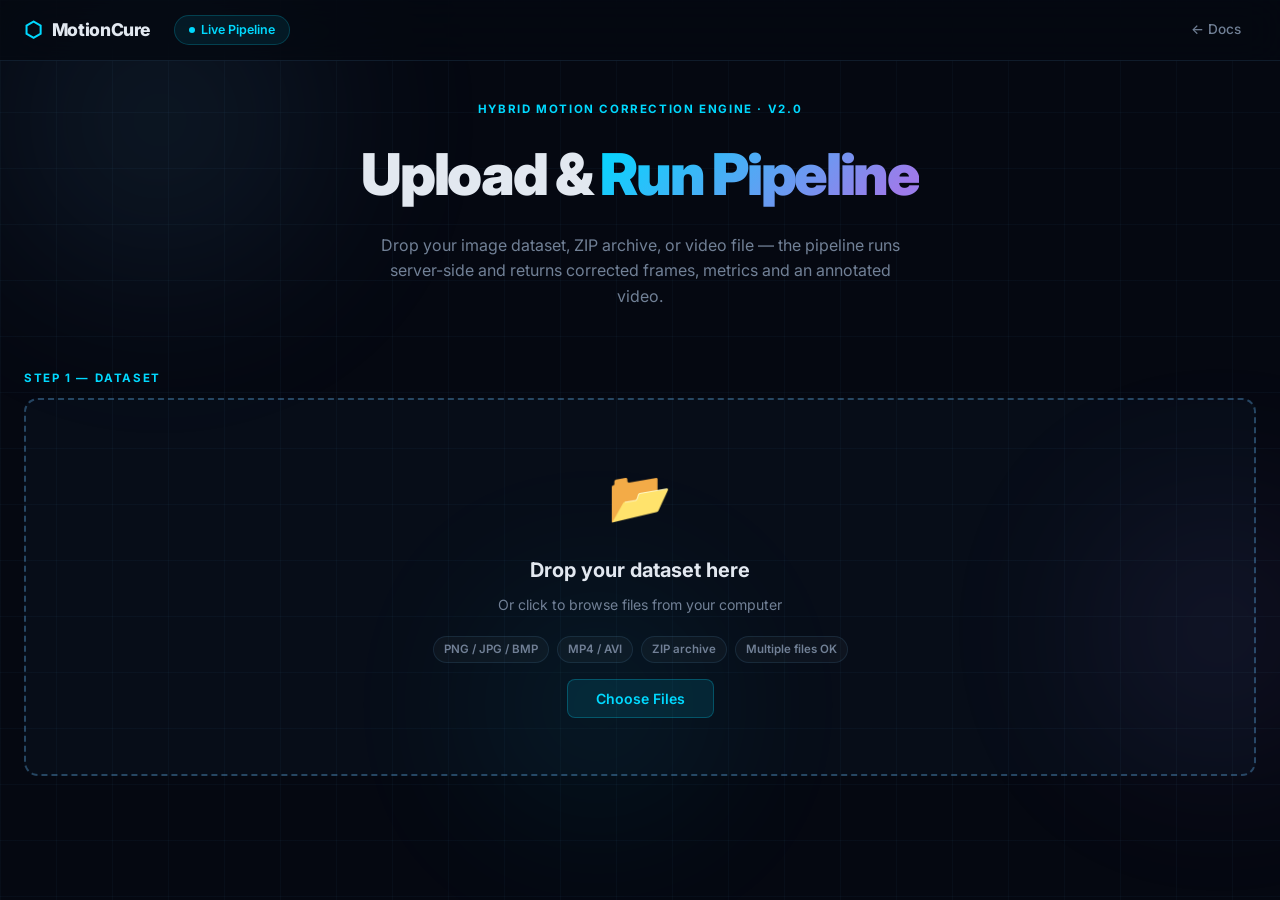
==== commit bdbc3dc9: "fix: restore nav bar, remove glowing edge, fix metrics Total=Improved+Artifacts" ====
--- a/app.html
+++ b/app.html
@@ -22,7 +22,7 @@
   --font:'Inter',sans-serif;--mono:'JetBrains Mono',monospace;
   --r:14px;--r-sm:8px;
 }
-html{scroll-behavior:smooth}
+html{scroll-behavior:smooth;overflow-x:hidden}
 body{
   font-family:var(--font);background:var(--bg);color:var(--text);
   line-height:1.6;overflow-x:hidden;min-height:100vh;
@@ -38,7 +38,7 @@
 }
 .orb{position:fixed;pointer-events:none;z-index:0;border-radius:50%;filter:blur(90px);opacity:.14;animation:drift 14s ease-in-out infinite alternate}
 .o1{width:480px;height:480px;top:-120px;left:-80px;background:radial-gradient(circle,#63b3ed,transparent 70%)}
-.o2{width:360px;height:360px;top:50%;right:-80px;background:radial-gradient(circle,#9f7aea,transparent 70%);animation-delay:-5s}
+.o2{width:360px;height:360px;top:50%;right:-120px;background:radial-gradient(circle,#9f7aea,transparent 70%);animation-delay:-5s}
 .o3{width:300px;height:300px;bottom:5%;left:35%;background:radial-gradient(circle,#00d9ff,transparent 70%);animation-delay:-9s}
 @keyframes drift{from{transform:translate(0,0) scale(1)}to{transform:translate(28px,-36px) scale(1.07)}}
 
@@ -489,9 +489,10 @@
 .btn-dl-sm:hover{background:rgba(0,217,255,.18)}
 
 /* ─── SCROLLBAR ─── */
-::-webkit-scrollbar{width:6px}
+::-webkit-scrollbar{width:5px}
 ::-webkit-scrollbar-track{background:var(--bg)}
-::-webkit-scrollbar-thumb{background:var(--border);border-radius:6px}
+::-webkit-scrollbar-thumb{background:rgba(99,179,237,.15);border-radius:6px}
+::-webkit-scrollbar-thumb:hover{background:rgba(99,179,237,.3)}
 
 /* ─── RESPONSIVE ─── */
 @media(max-width:640px){
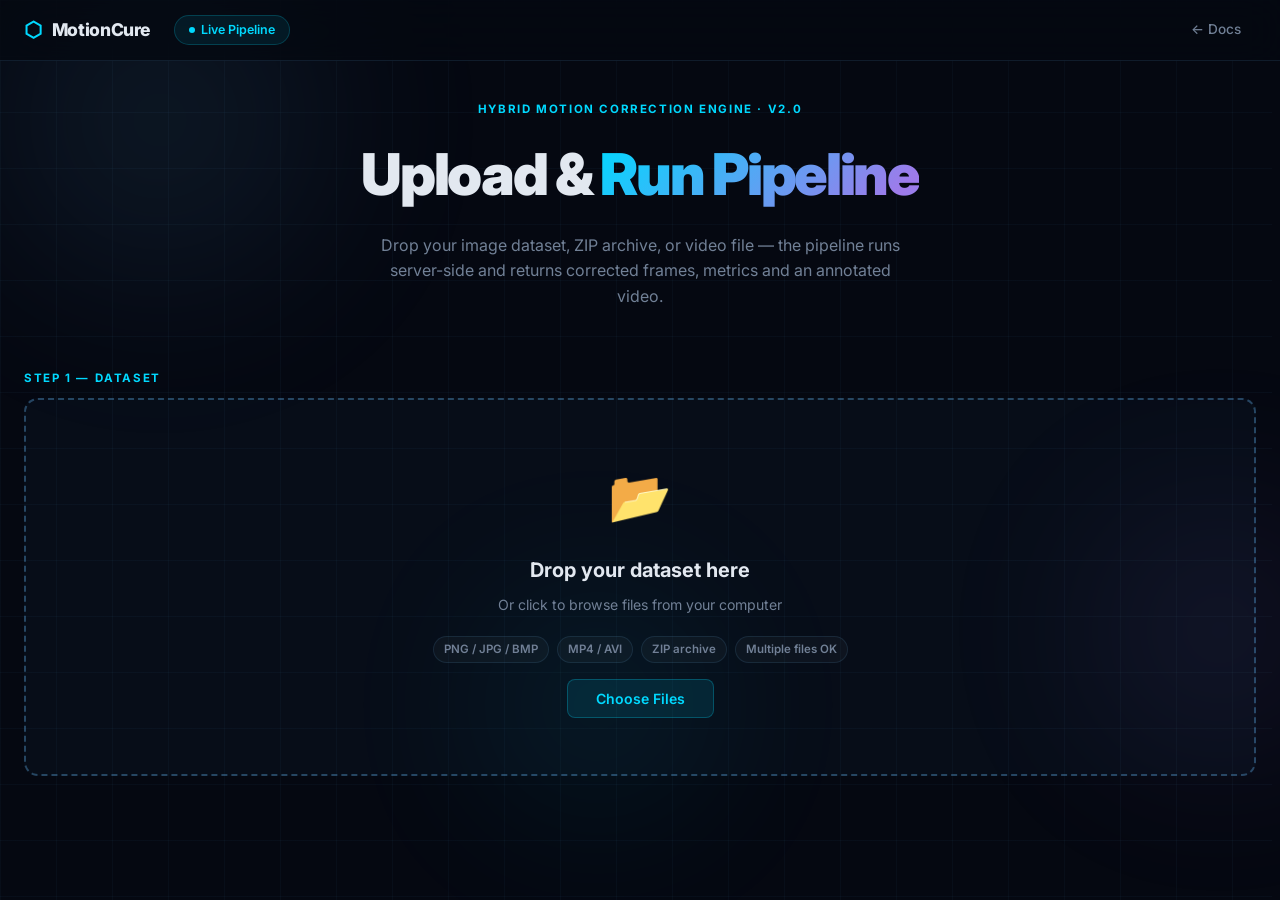
==== commit c9369448: "fix: completely eliminate right-edge glow" ====
--- a/app.html
+++ b/app.html
@@ -26,11 +26,12 @@
 body{
   font-family:var(--font);background:var(--bg);color:var(--text);
   line-height:1.6;overflow-x:hidden;min-height:100vh;
+  scrollbar-width:thin;scrollbar-color:var(--bg) var(--bg);
 }
 
 /* ─── GRID BG ─── */
 .bg-grid{
-  position:fixed;inset:0;z-index:0;pointer-events:none;
+  position:fixed;top:0;left:0;bottom:0;right:8px;z-index:0;pointer-events:none;
   background-image:
     linear-gradient(rgba(99,179,237,.04)1px,transparent 1px),
     linear-gradient(90deg,rgba(99,179,237,.04)1px,transparent 1px);
@@ -489,10 +490,10 @@
 .btn-dl-sm:hover{background:rgba(0,217,255,.18)}
 
 /* ─── SCROLLBAR ─── */
-::-webkit-scrollbar{width:5px}
-::-webkit-scrollbar-track{background:var(--bg)}
-::-webkit-scrollbar-thumb{background:rgba(99,179,237,.15);border-radius:6px}
-::-webkit-scrollbar-thumb:hover{background:rgba(99,179,237,.3)}
+::-webkit-scrollbar{width:6px}
+::-webkit-scrollbar-track{background:#050811}
+::-webkit-scrollbar-thumb{background:#050811;border-radius:6px}
+::-webkit-scrollbar-thumb:hover{background:#0c1120}
 
 /* ─── RESPONSIVE ─── */
 @media(max-width:640px){
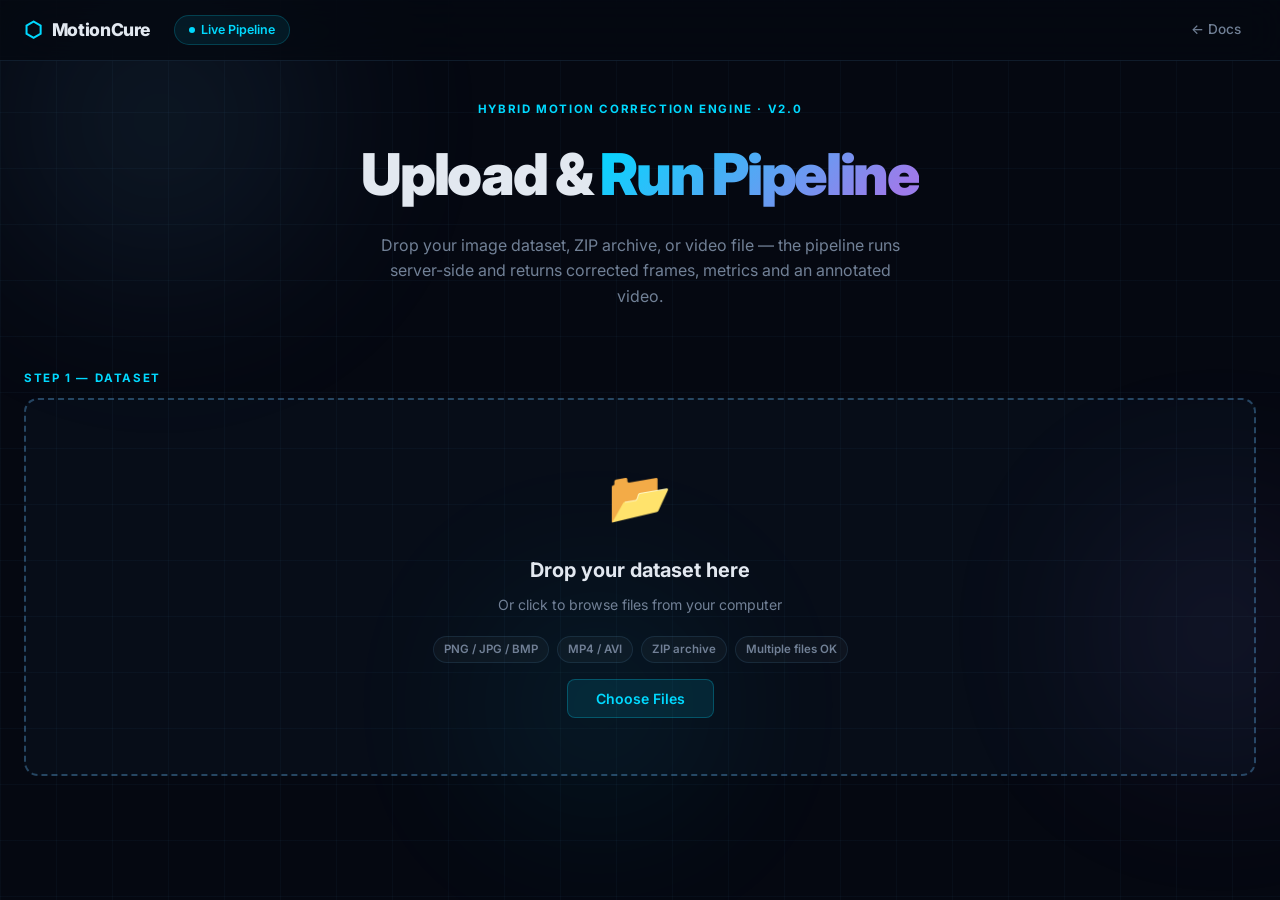
==== commit 7ad3d8ff: "fix: restore standard scrollbar styling and grid coverage" ====
--- a/app.html
+++ b/app.html
@@ -26,12 +26,11 @@
 body{
   font-family:var(--font);background:var(--bg);color:var(--text);
   line-height:1.6;overflow-x:hidden;min-height:100vh;
-  scrollbar-width:thin;scrollbar-color:var(--bg) var(--bg);
 }
 
 /* ─── GRID BG ─── */
 .bg-grid{
-  position:fixed;top:0;left:0;bottom:0;right:8px;z-index:0;pointer-events:none;
+  position:fixed;inset:0;z-index:0;pointer-events:none;
   background-image:
     linear-gradient(rgba(99,179,237,.04)1px,transparent 1px),
     linear-gradient(90deg,rgba(99,179,237,.04)1px,transparent 1px);
@@ -490,10 +489,10 @@
 .btn-dl-sm:hover{background:rgba(0,217,255,.18)}
 
 /* ─── SCROLLBAR ─── */
-::-webkit-scrollbar{width:6px}
-::-webkit-scrollbar-track{background:#050811}
-::-webkit-scrollbar-thumb{background:#050811;border-radius:6px}
-::-webkit-scrollbar-thumb:hover{background:#0c1120}
+::-webkit-scrollbar{width:8px}
+::-webkit-scrollbar-track{background:var(--bg)}
+::-webkit-scrollbar-thumb{background:rgba(255,255,255,0.15);border-radius:4px}
+::-webkit-scrollbar-thumb:hover{background:rgba(255,255,255,0.25)}
 
 /* ─── RESPONSIVE ─── */
 @media(max-width:640px){
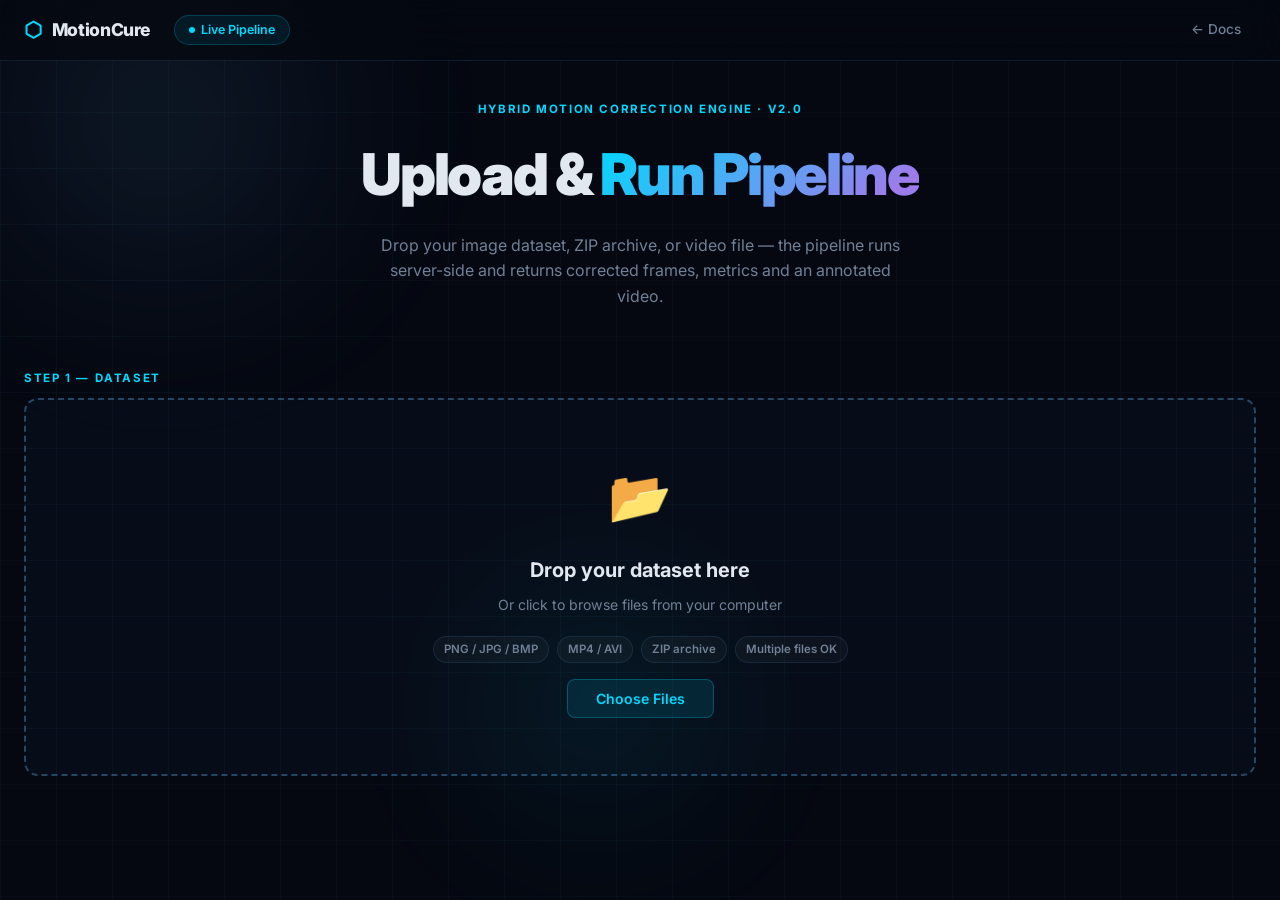
==== commit 34998448: "fix: remove purple orb causing visual artifact on right edge" ====
--- a/app.html
+++ b/app.html
@@ -38,7 +38,6 @@
 }
 .orb{position:fixed;pointer-events:none;z-index:0;border-radius:50%;filter:blur(90px);opacity:.14;animation:drift 14s ease-in-out infinite alternate}
 .o1{width:480px;height:480px;top:-120px;left:-80px;background:radial-gradient(circle,#63b3ed,transparent 70%)}
-.o2{width:360px;height:360px;top:50%;right:-120px;background:radial-gradient(circle,#9f7aea,transparent 70%);animation-delay:-5s}
 .o3{width:300px;height:300px;bottom:5%;left:35%;background:radial-gradient(circle,#00d9ff,transparent 70%);animation-delay:-9s}
 @keyframes drift{from{transform:translate(0,0) scale(1)}to{transform:translate(28px,-36px) scale(1.07)}}
 
@@ -506,7 +505,6 @@
 
 <div class="bg-grid"></div>
 <div class="orb o1"></div>
-<div class="orb o2"></div>
 <div class="orb o3"></div>
 
 <!-- NAV -->
